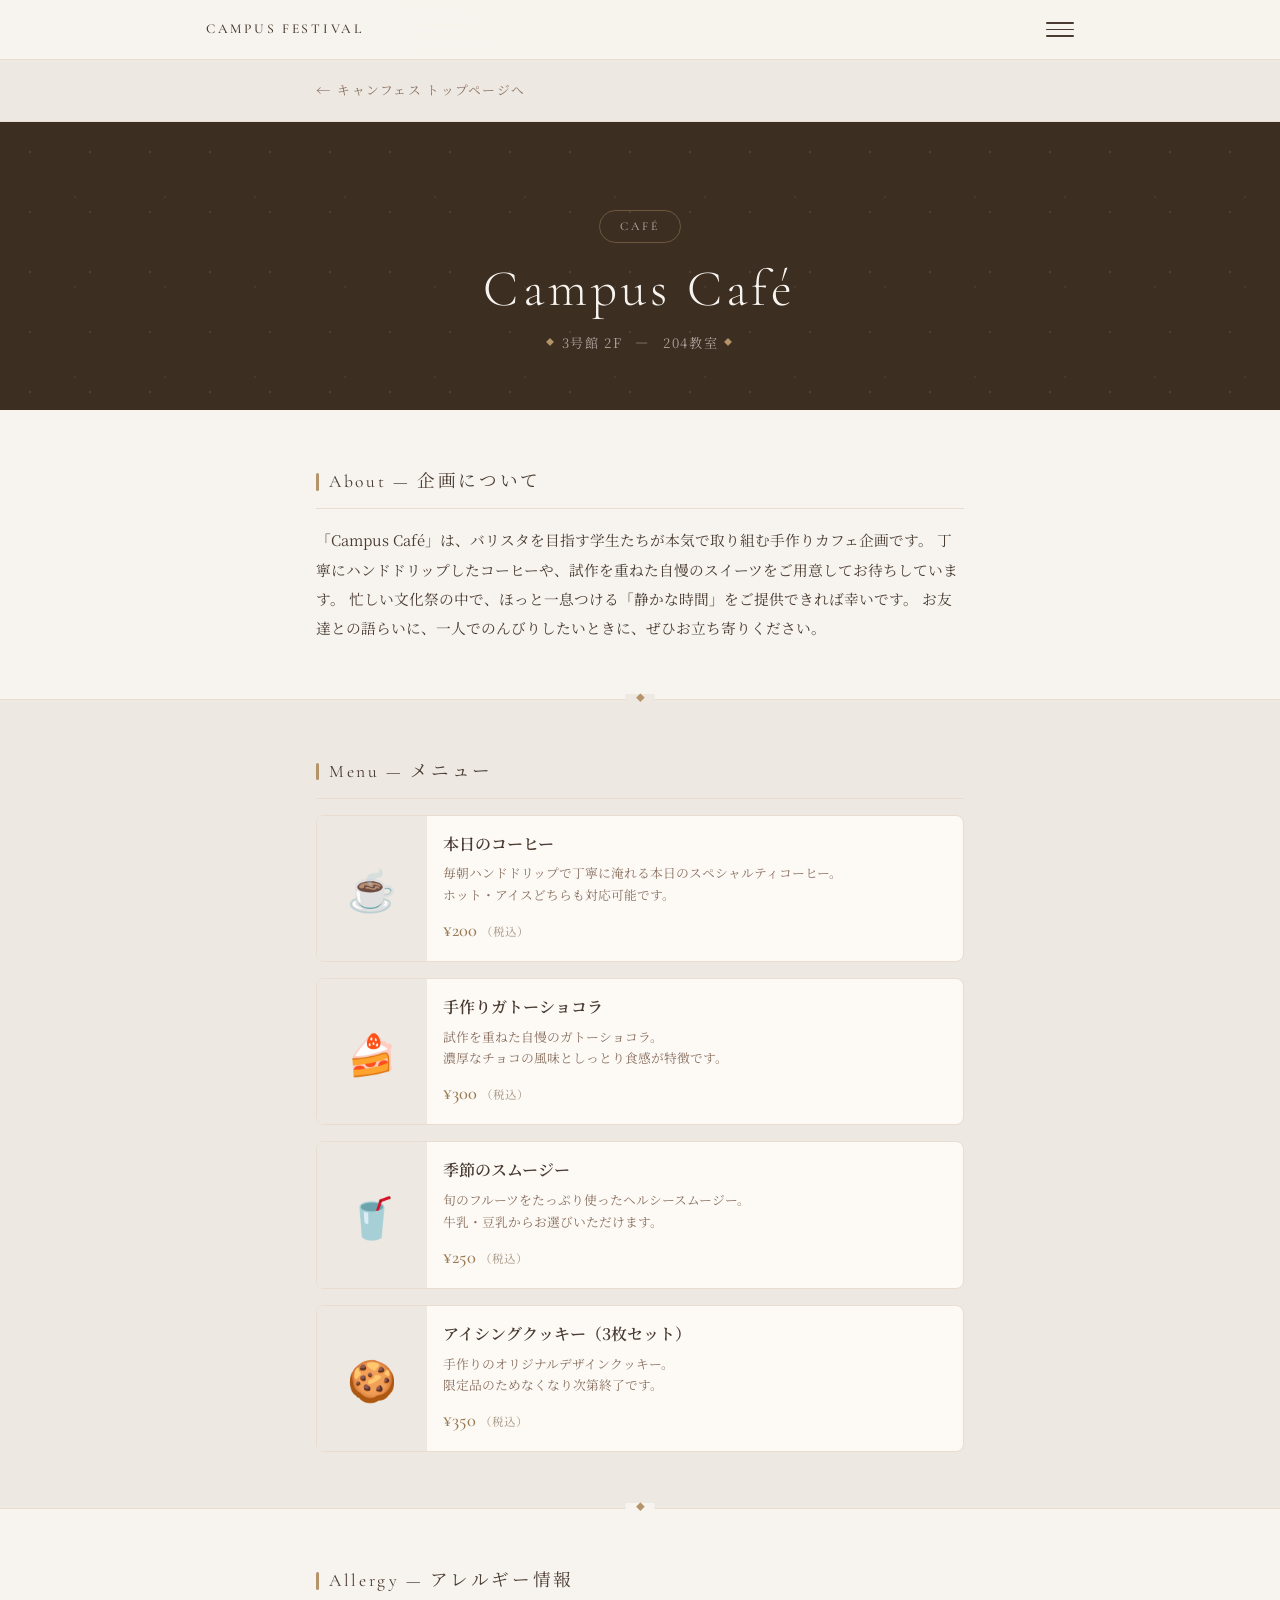
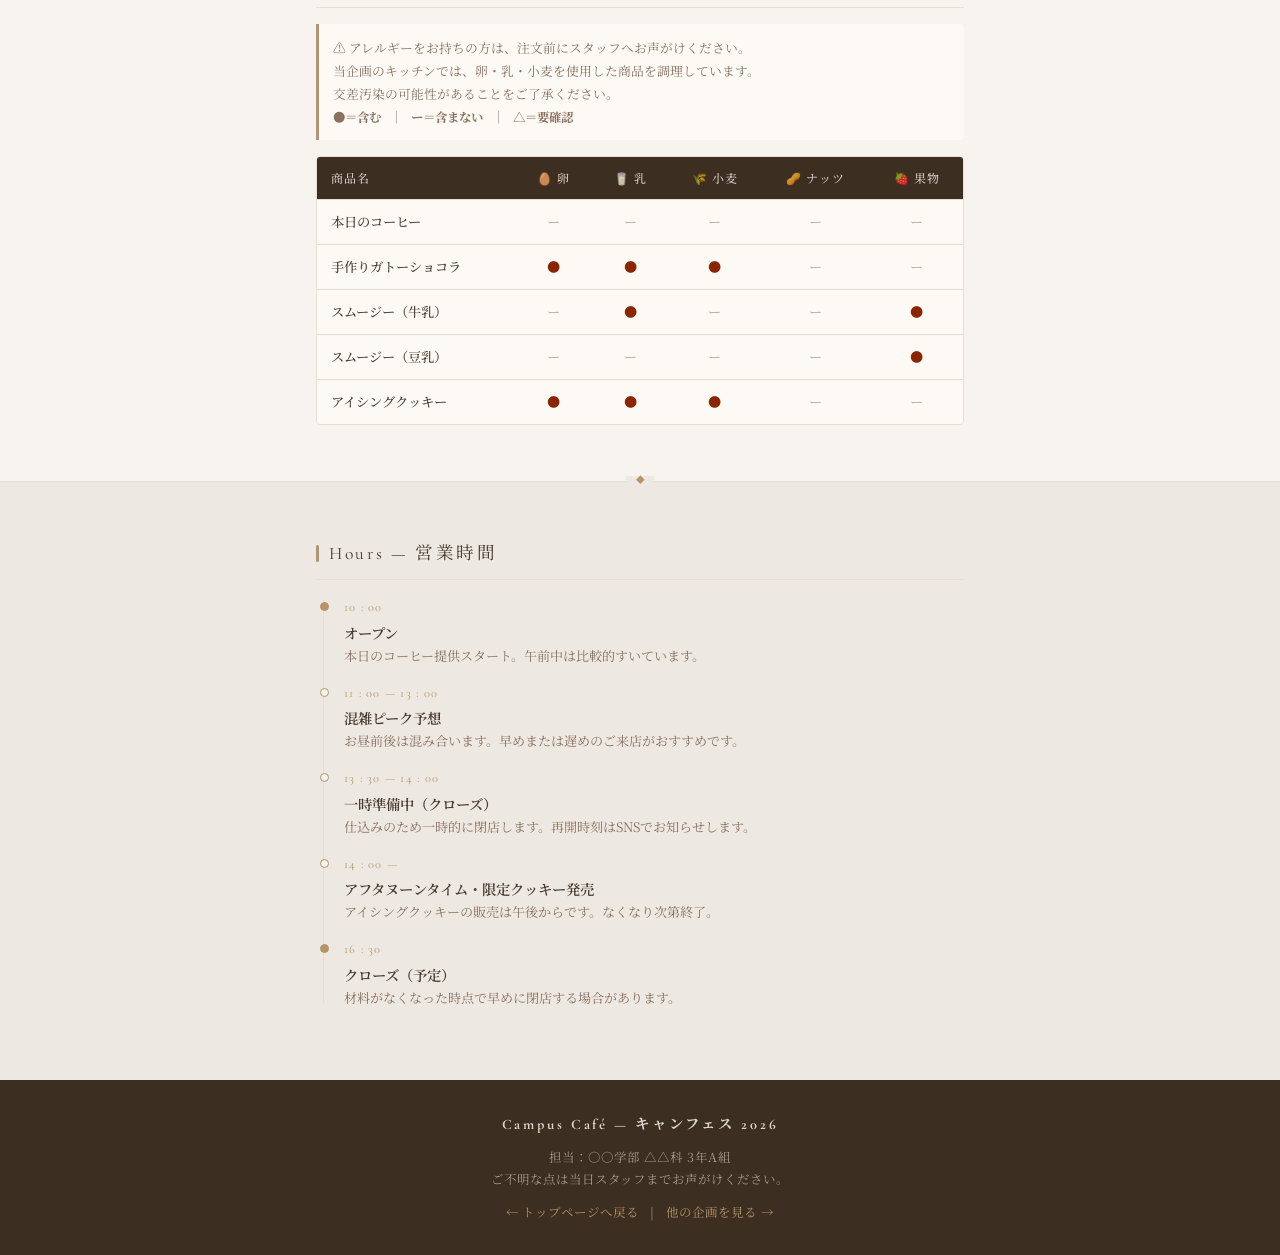
==== pages/art-exhibit/index.html @ dbe0b02e "Add files via upload" ====
<!DOCTYPE html>
<html lang="ja">
<head>
  <meta charset="UTF-8">
  <meta name="viewport" content="width=device-width, initial-scale=1.0">
  <!--
  ✏️ 【編集ガイド】meta description
     検索エンジンやSNSでシェアされたときに表示される説明文です。
     企画の内容・場所・見どころを110文字程度で書いてください。
  -->
  <meta name="description" content="Campus Café — キャンフェス2026の企画紹介ページ。手作りドリンク＆スイーツをご用意してお待ちしています。3号館 204教室にてオープン。">

  <!--
  ✏️ 【編集ガイド】ページタイトル
     「企画名 | 文化祭名」の形式で書くと分かりやすいです。
  -->
  <title>Campus Café | キャンフェス 2026</title>

  <!--
  ✏️ 【編集ガイド】スタイルシートの読み込み
     ① common.css → サイト全体の共通デザイン（触らなくてOK）
     ② style.css  → このページ専用のスタイル（配色などを変えたいときに編集）

     ★ このページを別のフォルダにコピーした場合は、
       ../../css/common.css のパスが正しいか確認してください。
       （pages/自分のフォルダ名/ に置いた場合は変更不要です）
  -->
  <link rel="stylesheet" href="../../css/common.css">
  <link rel="stylesheet" href="style.css">
</head>
<body>

  <!-- ========================================================
       ナビゲーションバー（サイト共通）
       ========================================================
  ✏️ 【編集ガイド】
     .site-nav__logo のリンク先とテキストは変えないでください。
     メインページへの戻りリンクとして機能しています。
  ======================================================== -->
  <nav class="site-nav" aria-label="サイトナビゲーション">
    <div class="site-nav__inner">
      <!-- サイト名（クリックでトップへ戻る） -->
      <div class="site-nav__logo">
        <a href="../../index.html">Campus Festival</a>
      </div>
      <!-- ハンバーガーアイコン（装飾のみ） -->
      <div class="site-nav__hamburger" aria-hidden="true">
        <span></span>
        <span></span>
        <span></span>
      </div>
    </div>
  </nav>

  <!-- ========================================================
       メインページへ戻るリンク（ナビバー直下）
       ========================================================
  ✏️ 【編集ガイド】
     href の「../../index.html」はメインページへのリンクです。
     このファイルが pages/フォルダ名/index.html にある限り変更不要。
  ======================================================== -->
  <div class="back-nav">
    <div class="container">
      <a href="../../index.html" class="back-nav__link">
        <span class="back-nav__arrow">←</span>
        <span>キャンフェス トップページへ</span>
      </a>
    </div>
  </div>

  <!-- ========================================================
       企画ヒーローヘッダー
       ========================================================
  ✏️ 【編集ガイド】ヘッダーの変更方法
     以下の3か所を書き換えてください：
     1. .page-hero__tag  → 企画の種類（例：Café / Exhibition / Game）
     2. .page-hero__title → 企画名（日本語・英語どちらでも可）
     3. .page-hero__place → 開催場所（建物・教室番号）

     背景色を変えたいとき → style.css の --page-hero-bg を変更
  ======================================================== -->
  <header class="page-hero" id="top">

    <!-- ✏️ 企画の種類タグ（英語表記が映えます） -->
    <p class="page-hero__tag">Café</p>

    <!-- ✏️ 企画名（自分の企画名に変えてください） -->
    <h1 class="page-hero__title">Campus Café</h1>

    <!-- ✏️ 開催場所 -->
    <p class="page-hero__place">3号館 2F &ensp;—&ensp; 204教室</p>

  </header>

  <!-- ========================================================
       メインコンテンツ
  ======================================================== -->
  <main>

    <!-- ========================================================
         ① 企画概要・紹介文
         ========================================================
    ✏️ 【編集ガイド】紹介文
       100〜200文字を目安に、企画の魅力を自由に書いてください。
       複数の段落に分けたい場合は <p>〜</p> を増やしてください。
    ======================================================== -->
    <section class="section about-section" id="about">
      <div class="container">

        <!-- ✏️ 見出しを変えてください（または削除してもOK） -->
        <h2 class="page-section-title">About — 企画について</h2>

        <!-- ✏️ ここに紹介文を書いてください（100〜200文字程度） -->
        <p class="about-text">
          「Campus Café」は、バリスタを目指す学生たちが本気で取り組む手作りカフェ企画です。
          丁寧にハンドドリップしたコーヒーや、試作を重ねた自慢のスイーツをご用意してお待ちしています。
          忙しい文化祭の中で、ほっと一息つける「静かな時間」をご提供できれば幸いです。
          お友達との語らいに、一人でのんびりしたいときに、ぜひお立ち寄りください。
        </p>
        <!-- ✏️ ここまでが紹介文です -->

      </div>
    </section>

    <!-- ========================================================
         ② メニュー・サービス内容
         ========================================================
    ✏️ 【編集ガイド】メニューの追加・変更方法
       .menu-item のブロックをコピーして商品を増やせます。
       各商品の変更箇所：
       1. .menu-item__img-wrap 内 → 商品画像（下の説明を参照）
       2. .menu-item__name → 商品名
       3. .menu-item__desc → 商品の説明（不要なら <p> ごと削除OK）
       4. .menu-item__price → 値段

       【画像の差し替え方】
       画像ファイルを準備したら、絵文字のプレースホルダーを削除して、
       以下のように <img> タグを記述してください：
       <img src="coffee.jpg" alt="本日のコーヒー">
    ======================================================== -->
    <section class="section menu-section" id="menu">
      <div class="container">

        <h2 class="page-section-title">Menu — メニュー</h2>

        <ul class="menu-list" role="list">

          <!-- ============ 商品1 ============
               ✏️ このブロックをコピーして商品を追加できます -->
          <li class="menu-item" id="menu-item-coffee">

            <!-- 商品画像エリア
                 ✏️ 画像ができたら、下の絵文字テキストを
                    <img src="coffee.jpg" alt="本日のコーヒー"> に差し替えてください -->
            <div class="menu-item__img-wrap" aria-hidden="true">☕</div>

            <div class="menu-item__body">
              <!-- ✏️ 商品名 -->
              <p class="menu-item__name">本日のコーヒー</p>
              <!-- ✏️ 商品説明（不要なら <p> ごと削除してください） -->
              <p class="menu-item__desc">
                毎朝ハンドドリップで丁寧に淹れる本日のスペシャルティコーヒー。<br>
                ホット・アイスどちらも対応可能です。
              </p>
              <!-- ✏️ 値段（税込み表記を忘れずに） -->
              <p class="menu-item__price">¥200 <small>（税込）</small></p>
            </div>

          </li>
          <!-- ============ / 商品1 ============ -->

          <!-- ============ 商品2 ============ -->
          <li class="menu-item" id="menu-item-cake">
            <div class="menu-item__img-wrap" aria-hidden="true">🍰</div>
            <div class="menu-item__body">
              <p class="menu-item__name">手作りガトーショコラ</p>
              <p class="menu-item__desc">
                試作を重ねた自慢のガトーショコラ。<br>
                濃厚なチョコの風味としっとり食感が特徴です。
              </p>
              <p class="menu-item__price">¥300 <small>（税込）</small></p>
            </div>
          </li>
          <!-- ============ / 商品2 ============ -->

          <!-- ============ 商品3 ============ -->
          <li class="menu-item" id="menu-item-smoothie">
            <div class="menu-item__img-wrap" aria-hidden="true">🥤</div>
            <div class="menu-item__body">
              <p class="menu-item__name">季節のスムージー</p>
              <p class="menu-item__desc">
                旬のフルーツをたっぷり使ったヘルシースムージー。<br>
                牛乳・豆乳からお選びいただけます。
              </p>
              <p class="menu-item__price">¥250 <small>（税込）</small></p>
            </div>
          </li>
          <!-- ============ / 商品3 ============ -->

          <!-- ============ 商品4 ============ -->
          <li class="menu-item" id="menu-item-cookie">
            <div class="menu-item__img-wrap" aria-hidden="true">🍪</div>
            <div class="menu-item__body">
              <p class="menu-item__name">アイシングクッキー（3枚セット）</p>
              <p class="menu-item__desc">
                手作りのオリジナルデザインクッキー。<br>
                限定品のためなくなり次第終了です。
              </p>
              <p class="menu-item__price">¥350 <small>（税込）</small></p>
            </div>
          </li>
          <!-- ============ / 商品4 ============ -->

        </ul><!-- /.menu-list -->
      </div>
    </section>

    <!-- ========================================================
         ③ アレルギー情報
         ========================================================
    ✏️ 【編集ガイド】アレルギー表の書き方
       各セルの記号：
         ● = 含む（アレルゲンあり）
         ー = 含まない
         △ = 要確認（製造ラインに注意が必要な場合）

       商品が増えたら <tr>〜</tr> のブロックをコピーして行を追加。
       アレルゲンの種類が変わったら <th> を増やして列を追加できます。

       ⚠️ アレルギー情報は必ず正確に記載してください！
          不明な場合は「要確認」または「△」と記載しましょう。
    ======================================================== -->
    <section class="section allergy-section" id="allergy">
      <div class="container">

        <h2 class="page-section-title">Allergy — アレルギー情報</h2>

        <!-- 注意書き（✏️ 内容を変えてください） -->
        <div class="allergy-note">
          ⚠️ アレルギーをお持ちの方は、注文前にスタッフへお声がけください。<br>
          当企画のキッチンでは、卵・乳・小麦を使用した商品を調理しています。<br>
          交差汚染の可能性があることをご了承ください。<br>
          <strong style="font-size:0.78rem;">●＝含む &ensp;｜&ensp; ー＝含まない &ensp;｜&ensp; △＝要確認</strong>
        </div>

        <!-- スマホでは横スクロールして見られます -->
        <div class="table-scroll">
          <table class="allergy-table" aria-label="アレルギー情報一覧">
            <thead>
              <tr>
                <!--
                ✏️ 列の見出しを変えてください。
                   アレルゲンの種類を追加・変更できます。
                -->
                <th scope="col">商品名</th>
                <th scope="col">🥚 卵</th>
                <th scope="col">🥛 乳</th>
                <th scope="col">🌾 小麦</th>
                <th scope="col">🥜 ナッツ</th>
                <th scope="col">🍓 果物</th>
              </tr>
            </thead>
            <tbody>
              <!--
              ✏️ 各行の ● / ー / △ を正確に書き換えてください。
                 CSSクラスも合わせて変えてください：
                   あり  → class="allergy--yes"
                   なし  → class="allergy--no"
                   要確認 → class="allergy--check"
              -->

              <!-- 商品1行 -->
              <tr>
                <td>本日のコーヒー</td>
                <td class="allergy--no">ー</td>
                <td class="allergy--no">ー</td>
                <td class="allergy--no">ー</td>
                <td class="allergy--no">ー</td>
                <td class="allergy--no">ー</td>
              </tr>

              <!-- 商品2行 -->
              <tr>
                <td>手作りガトーショコラ</td>
                <td class="allergy--yes">●</td>
                <td class="allergy--yes">●</td>
                <td class="allergy--yes">●</td>
                <td class="allergy--no">ー</td>
                <td class="allergy--no">ー</td>
              </tr>

              <!-- 商品3行（牛乳） -->
              <tr>
                <td>スムージー（牛乳）</td>
                <td class="allergy--no">ー</td>
                <td class="allergy--yes">●</td>
                <td class="allergy--no">ー</td>
                <td class="allergy--no">ー</td>
                <td class="allergy--yes">●</td>
              </tr>

              <!-- 商品3行（豆乳） -->
              <tr>
                <td>スムージー（豆乳）</td>
                <td class="allergy--no">ー</td>
                <td class="allergy--no">ー</td>
                <td class="allergy--no">ー</td>
                <td class="allergy--no">ー</td>
                <td class="allergy--yes">●</td>
              </tr>

              <!-- 商品4行 -->
              <tr>
                <td>アイシングクッキー</td>
                <td class="allergy--yes">●</td>
                <td class="allergy--yes">●</td>
                <td class="allergy--yes">●</td>
                <td class="allergy--no">ー</td>
                <td class="allergy--no">ー</td>
              </tr>

            </tbody>
          </table>
        </div><!-- /.table-scroll -->

      </div>
    </section>

    <!-- ========================================================
         ④ 営業タイムスケジュール
         ========================================================
    ✏️ 【編集ガイド】タイムスケジュール
       .timeline__item のブロックをコピーして項目を追加できます。
       .timeline__time → 時刻を変更
       <strong> → イベント名を変更
       <p> → 説明文を変更（不要なら削除OK）

       ハイライト（目立たせる）にしたい項目には
       class="timeline__item--highlight" を追加してください。
    ======================================================== -->
    <section class="section" id="hours" style="background-color: var(--color-bg-dark);">
      <div class="container">

        <h2 class="page-section-title">Hours — 営業時間</h2>

        <div class="timeline">

          <!-- ✏️ 以下の項目を営業スケジュールに書き換えてください -->

          <div class="timeline__item timeline__item--highlight">
            <!-- ✏️ 時刻 -->
            <p class="timeline__time">10 : 00</p>
            <div class="timeline__body">
              <!-- ✏️ イベント名 -->
              <strong>オープン</strong>
              <!-- ✏️ 説明文（不要なら削除） -->
              <p>本日のコーヒー提供スタート。午前中は比較的すいています。</p>
            </div>
          </div>

          <div class="timeline__item">
            <p class="timeline__time">11 : 00 — 13 : 00</p>
            <div class="timeline__body">
              <strong>混雑ピーク予想</strong>
              <p>お昼前後は混み合います。早めまたは遅めのご来店がおすすめです。</p>
            </div>
          </div>

          <div class="timeline__item">
            <p class="timeline__time">13 : 30 — 14 : 00</p>
            <div class="timeline__body">
              <strong>一時準備中（クローズ）</strong>
              <p>仕込みのため一時的に閉店します。再開時刻はSNSでお知らせします。</p>
            </div>
          </div>

          <div class="timeline__item">
            <p class="timeline__time">14 : 00 —</p>
            <div class="timeline__body">
              <strong>アフタヌーンタイム・限定クッキー発売</strong>
              <p>アイシングクッキーの販売は午後からです。なくなり次第終了。</p>
            </div>
          </div>

          <div class="timeline__item timeline__item--highlight">
            <p class="timeline__time">16 : 30</p>
            <div class="timeline__body">
              <strong>クローズ（予定）</strong>
              <p>材料がなくなった時点で早めに閉店する場合があります。</p>
            </div>
          </div>

        </div><!-- /.timeline -->
      </div>
    </section>

  </main>

  <!-- ========================================================
       フッター
       ========================================================
  ✏️ 【編集ガイド】フッター
     企画名・担当クラス・担当者名などに変えてください。
  ======================================================== -->
  <footer class="page-footer">

    <!-- ✏️ 企画名 -->
    <strong>Campus Café — キャンフェス 2026</strong>

    <!-- ✏️ 担当チーム情報（不要なら削除してください） -->
    <p style="margin-bottom: 10px;">
      担当：○○学部 △△科 3年A組<br>
      ご不明な点は当日スタッフまでお声がけください。
    </p>

    <p>
      <a href="../../index.html">← トップページへ戻る</a>
      &ensp;|&ensp;
      <a href="../../index.html#projects">他の企画を見る →</a>
    </p>

  </footer>

</body>
</html>
---- css/common.css ----
/*
============================================================
  common.css — キャンフェスサイト 共通スタイル
============================================================
  このファイルはサイト全体の「土台」です。
  フォント・色・ナビゲーション・ボタンなど、
  全ページで共通して使うスタイルをまとめています。

  ✏️ 色を変えたいときは :root { } の中の変数を変更してください。
  　 一箇所変えるだけで、サイト全体の色が変わります！
============================================================
*/

/* ============================================================
   1. Google Fonts の読み込み
   ============================================================
   Cormorant Garamond : 欧文用のクラシックなセリフ体（見出し用）
   Noto Serif JP      : 日本語テキスト用の上品な明朝体
   ============================================================ */
@import url('https://fonts.googleapis.com/css2?family=Cormorant+Garamond:ital,wght@0,300;0,400;0,500;0,600;0,700;1,300;1,400&family=Noto+Serif+JP:wght@300;400;500;600;700&display=swap');

/* ============================================================
   2. CSS 変数（カラーパレット・フォント・サイズ設定）
   ============================================================
   ✏️ ここの値を変えると → サイト全体のデザインが一括で変わります！
   ============================================================ */
:root {
  /* ─── 背景色 ─────────────────────────────────
     羊皮紙のような落ち着いたベージュです。
     より白くしたい場合は #FAF8F4 など。
  ─────────────────────────────────────────── */
  --color-bg:         #F7F4EF;
  --color-bg-card:    #FDFAF6;   /* カード・パネルの背景（少し明るめ） */
  --color-bg-dark:    #EDE9E2;   /* セクション区切りなどに使う少し暗いベージュ */

  /* ─── テキスト色 ─────────────────────────────
     深いチョコレートブラウン系です。
  ─────────────────────────────────────────── */
  --color-text:       #4A3B32;   /* メインテキスト（一番よく使う色） */
  --color-text-sub:   #8A7060;   /* 補足テキスト・キャプション用 */
  --color-text-muted: #B0A090;   /* さらに薄い補足テキスト */

  /* ─── アクセントカラー ───────────────────────
     上品なブロンズ〜ゴールドです。
     ボタンや罫線などに使います。
  ─────────────────────────────────────────── */
  --color-accent:     #B59469;   /* メインアクセント（ブロンズゴールド） */
  --color-accent-dark:#9A7A52;   /* ボタンホバー時など、少し暗いアクセント */
  --color-accent-pale:#E8DDD0;   /* 罫線・薄いボーダー用 */

  /* ─── フォント ─────────────────────────────── */
  --font-display: 'Cormorant Garamond', 'Noto Serif JP', serif;  /* 大見出し用 */
  --font-body:    'Noto Serif JP', 'Yu Mincho', '游明朝', Georgia, serif; /* 本文用 */

  /* ─── ナビゲーションバーの高さ ─────────────── */
  --nav-height: 60px;

  /* ─── 角丸の大きさ ──────────────────────────
     0px にすると四角、大きくすると丸くなります。
  ─────────────────────────────────────────── */
  --radius-sm:  4px;
  --radius-md:  8px;
  --radius-lg:  16px;

  /* ─── 影 ────────────────────────────────────── */
  --shadow-sm: 0 1px 4px rgba(74,59,50,0.08);
  --shadow-md: 0 4px 16px rgba(74,59,50,0.10);
  --shadow-lg: 0 8px 32px rgba(74,59,50,0.14);

  /* ─── 余白（スペーシング）───────────────────── */
  --space-xs:  8px;
  --space-sm:  16px;
  --space-md:  32px;
  --space-lg:  56px;
  --space-xl:  88px;
}

/* ============================================================
   3. リセット & 全体の基本スタイル
   ============================================================
   ブラウザごとのズレをなくす「初期化」コードです。
   基本的にここは触らなくて大丈夫です。
   ============================================================ */
*,
*::before,
*::after {
  box-sizing: border-box;
  margin: 0;
  padding: 0;
}

html {
  font-size: 16px;
  scroll-behavior: smooth;
  -webkit-text-size-adjust: 100%; /* iOSでフォントサイズが変わるのを防ぐ */
}

body {
  font-family: var(--font-body);
  background-color: var(--color-bg);
  /* ─── 背景テクスチャ ─────────────────────────────────────────
     羊皮紙のような微細な奥行き感を演出するグラデーションです。
     強さを変えたい場合は rgba(181,148,105, XX) の XX（0〜1）を調整。
  ───────────────────────────────────────────────────────── */
  background-image:
    radial-gradient(ellipse at 15% 40%, rgba(181,148,105,0.05) 0%, transparent 55%),
    radial-gradient(ellipse at 85% 15%, rgba(181,148,105,0.04) 0%, transparent 50%),
    radial-gradient(ellipse at 55% 85%, rgba(181,148,105,0.05) 0%, transparent 55%);
  color: var(--color-text);
  line-height: 1.8;
  /* ナビバーの高さ分だけ上に余白を作る（コンテンツがナビに隠れないため） */
  padding-top: var(--nav-height);
  word-break: break-word;
  -webkit-font-smoothing: antialiased;
}

img {
  max-width: 100%;
  height: auto;
  display: block;
}

a {
  color: var(--color-accent);
  text-decoration: none;
  transition: opacity 0.2s ease;
}
a:hover {
  opacity: 0.75;
}

ul, ol {
  list-style: none;
}

/* ============================================================
   4. ナビゲーションバー
   ============================================================
   画面上部に固定されるメニューバーです。
   左にサイト名、右にハンバーガーアイコンを配置します。

   ✏️ サイト名を変えたいとき → HTML の .nav__logo のテキストを変更
   ✏️ 背景色を変えたいとき  → --nav-bg の色を変更
   ============================================================ */
.site-nav {
  position: fixed;
  top: 0;
  left: 0;
  right: 0;
  z-index: 1000;
  height: var(--nav-height);
  background-color: rgba(247, 244, 239, 0.95);
  backdrop-filter: blur(10px);
  -webkit-backdrop-filter: blur(10px);
  border-bottom: 1px solid var(--color-accent-pale);
}

/* ナビ内側のレイアウト（左右に要素を配置） */
.site-nav__inner {
  display: flex;
  align-items: center;
  justify-content: space-between;
  height: 100%;
  padding: 0 var(--space-sm);
  max-width: 900px;
  margin: 0 auto;
}

/* サイト名（左側） */
.site-nav__logo {
  font-family: var(--font-display);
  font-size: 0.85rem;
  font-weight: 500;
  letter-spacing: 0.2em;
  text-transform: uppercase;
  color: var(--color-text);
}
.site-nav__logo a {
  color: inherit;
}

/* ハンバーガーアイコン（<label> タグ）
   チェックボックスと連動してメニューを開閉します */
.site-nav__hamburger {
  display: flex;
  flex-direction: column;
  justify-content: center;
  gap: 5px;
  width: 28px;
  height: 28px;
  cursor: pointer;
  flex-shrink: 0;
  z-index: 1001;
  position: relative;
}
.site-nav__hamburger span {
  display: block;
  height: 1.5px;
  background-color: var(--color-text);
  border-radius: 2px;
  transform-origin: center;
  transition: transform 0.3s ease, opacity 0.3s ease;
}

/* ============================================================
   5. 共通レイアウトユーティリティ
   ============================================================
   各ページで使い回せる便利なクラスです。
   ============================================================ */

/* .container : コンテンツの最大幅を制限して中央に寄せる */
.container {
  width: 100%;
  max-width: 680px;
  margin-left: auto;
  margin-right: auto;
  padding-left: var(--space-sm);
  padding-right: var(--space-sm);
}

/* .section : 上下に余白があるセクション枠 */
.section {
  padding-top: var(--space-lg);
  padding-bottom: var(--space-lg);
}

/* セクションを交互に色が変わるようにする（偶数番目） */
.section--alt {
  background-color: var(--color-bg-dark);
}

/* ============================================================
   6. セクション見出し（共通）
   ============================================================ */
.section-heading {
  text-align: center;
  margin-bottom: var(--space-md);
}

/* 英語の大見出し（例：SCHEDULE） */
.section-heading__en {
  font-family: var(--font-display);
  font-size: 2rem;
  font-weight: 300;
  letter-spacing: 0.15em;
  color: var(--color-text);
  line-height: 1.1;
}

/* 日本語の小見出し（例：タイムスケジュール） */
.section-heading__ja {
  display: block;
  font-size: 0.75rem;
  font-weight: 400;
  letter-spacing: 0.2em;
  color: var(--color-text-sub);
  margin-top: 6px;
}

/* 見出し下の細い装飾ライン */
.section-heading__line {
  display: block;
  width: 40px;
  height: 1px;
  background-color: var(--color-accent);
  margin: 12px auto 0;
}

/* ============================================================
   7. ボタン（2種類）
   ============================================================
   参考画像と同じ「塗りつぶし」と「枠線のみ」の2種類です。

   ✏️ ボタンの文字を変えたいとき → HTML の <a> タグの中身を変更
   ✏️ ボタンの色を変えたいとき  → --color-accent の値を変更（:rootの中）
   ============================================================ */
.btn {
  display: inline-flex;
  align-items: center;
  justify-content: center;
  gap: 8px;
  min-width: 160px;
  padding: 14px 28px;
  font-family: var(--font-body);
  font-size: 0.85rem;
  font-weight: 400;
  letter-spacing: 0.12em;
  text-decoration: none;
  border-radius: var(--radius-sm);
  transition: background-color 0.25s ease, color 0.25s ease, opacity 0.25s ease;
  cursor: pointer;
  white-space: nowrap;
}

/* 塗りつぶしボタン（メインアクション用） */
.btn--solid {
  background-color: var(--color-accent);
  color: #fff;
  border: 1px solid var(--color-accent);
}
.btn--solid:hover {
  background-color: var(--color-accent-dark);
  border-color: var(--color-accent-dark);
  opacity: 1;
}

/* アウトライン（枠線のみ）ボタン（サブアクション用） */
.btn--outline {
  background-color: transparent;
  color: var(--color-text);
  border: 1px solid var(--color-text);
}
.btn--outline:hover {
  background-color: rgba(74,59,50,0.06);
  opacity: 1;
}

/* ボタンを横並びにまとめるラッパー */
.btn-group {
  display: flex;
  gap: var(--space-sm);
  flex-wrap: wrap;
  justify-content: center;
}

/* ============================================================
   8. タイムライン（共通・縦型）
   ============================================================ */
.timeline {
  position: relative;
  padding-left: 28px;
}

/* 縦の罫線 */
.timeline::before {
  content: '';
  position: absolute;
  left: 7px;
  top: 4px;
  bottom: 4px;
  width: 1px;
  background-color: var(--color-accent-pale);
}

.timeline__item {
  position: relative;
  margin-bottom: var(--space-sm);
}

/* 丸い点（タイムラインのマーカー） */
.timeline__item::before {
  content: '';
  position: absolute;
  left: -24px;
  top: 6px;
  width: 9px;
  height: 9px;
  border-radius: 50%;
  background-color: var(--color-bg);
  border: 1.5px solid var(--color-accent);
}

/* ハイライトされた項目（開会式・閉会式など） */
.timeline__item--highlight::before {
  background-color: var(--color-accent);
}

.timeline__time {
  font-family: var(--font-display);
  font-size: 0.78rem;
  letter-spacing: 0.1em;
  color: var(--color-accent);
  margin-bottom: 2px;
}

.timeline__body {
  font-size: 0.9rem;
  color: var(--color-text);
  line-height: 1.6;
}

.timeline__body strong {
  display: block;
  font-weight: 600;
  margin-bottom: 1px;
}

.timeline__body p {
  font-size: 0.82rem;
  color: var(--color-text-sub);
}

/* ============================================================
   9. カード
   ============================================================ */
.card {
  background-color: var(--color-bg-card);
  border: 1px solid var(--color-accent-pale);
  border-radius: var(--radius-md);
  overflow: hidden;
  transition: box-shadow 0.25s ease, transform 0.25s ease;
}
.card:hover {
  box-shadow: var(--shadow-md);
  transform: translateY(-2px);
}

/* ============================================================
   10. 共通フッター
   ============================================================ */
.site-footer {
  background-color: var(--color-text);
  color: rgba(253,250,246,0.6);
  text-align: center;
  padding: var(--space-md) var(--space-sm);
  font-size: 0.78rem;
  letter-spacing: 0.08em;
}
.site-footer strong {
  color: rgba(253,250,246,0.9);
  font-family: var(--font-display);
  font-size: 0.9rem;
  letter-spacing: 0.2em;
}
.site-footer a {
  color: var(--color-accent);
}
.site-footer__inner {
  display: flex;
  flex-direction: column;
  gap: 10px;
  align-items: center;
}

/* ============================================================
   11. 区切り装飾（セクション間のオーナメント）
   ============================================================ */
.ornament {
  text-align: center;
  color: var(--color-accent);
  font-family: var(--font-display);
  font-size: 1.2rem;
  letter-spacing: 0.4em;
  margin: var(--space-xs) 0;
  opacity: 0.6;
}

/* ============================================================
   12. レスポンシブ補助
   ============================================================ */
@media (max-width: 480px) {
  :root {
    --space-lg: 44px;
    --space-xl: 64px;
    --nav-height: 52px;
  }

  .section-heading__en {
    font-size: 1.6rem;
  }

  .btn {
    width: 100%;
    min-width: unset;
  }

  .btn-group {
    flex-direction: column;
    align-items: stretch;
  }
}

/* ============================================================
   13. セクション境界の飾り線
   ============================================================
   セクションとセクションの間に、細いゴールドの罫線と
   中央にダイヤモンド型の装飾（◆）を配置します。
   ============================================================ */

/* セクション間の区切り線 */
.section + .section {
  position: relative;
  border-top: 1px solid var(--color-accent-pale);
}

/* 中央のダイヤモンド飾り */
.section + .section::before {
  content: '◆';
  position: absolute;
  top: -0.65em;
  left: 50%;
  transform: translateX(-50%);
  font-size: 0.55rem;
  color: var(--color-accent);
  background-color: inherit;  /* 親セクションの背景色を引き継ぐ */
  padding: 0 10px;
  line-height: 1;
}

/* 各セクションに背景色を明示（::before の background-color 継承のため） */
.schedule-section   { background-color: var(--color-bg-dark); }
.projects-section   { background-color: var(--color-bg); }
.map-section        { background-color: var(--color-bg-dark); }
.caution-section    { background-color: var(--color-bg); }

/* ============================================================
   14. CSS-only ハンバーガーメニュー
   ============================================================
   JavaScript を使わず、<input type="checkbox"> と CSS の
   :checked セレクタでメニューの開閉を制御します。

   HTML 構造（兄弟要素の順序が重要です）：
   1. <input type="checkbox" id="nav-toggle" class="nav-toggle">
   2. <nav class="site-nav"> ... ハンバーガー label ... </nav>
   3. <div class="nav-menu"> ... メニュー内容 ... </div>
   4. <label class="nav-menu__backdrop" for="nav-toggle"></label>
   ============================================================ */

/* チェックボックス本体は非表示 */
.nav-toggle {
  display: none;
}

/* ─── メニューパネル本体 ──────────────────────────────────────
   デフォルトは右外側（画面外）に隠れています。
   チェック時に translateX(0) でスライドインします。
──────────────────────────────────────────────────────────── */
.nav-menu {
  position: fixed;
  top: 0;
  right: 0;
  bottom: 0;
  width: min(300px, 82vw);
  background-color: var(--color-bg);
  /* 羊皮紙テクスチャを継承 */
  background-image:
    radial-gradient(ellipse at 80% 20%, rgba(181,148,105,0.05) 0%, transparent 60%);
  border-left: 1px solid var(--color-accent-pale);
  z-index: 2000;
  transform: translateX(100%);
  transition: transform 0.38s cubic-bezier(0.4, 0, 0.2, 1);
  overflow-y: auto;
  padding: var(--space-xl) var(--space-md) var(--space-lg);
  display: flex;
  flex-direction: column;
  gap: var(--space-md);
}

/* チェック時：メニューをスライドイン */
.nav-toggle:checked ~ .nav-menu {
  transform: translateX(0);
}

/* ✕ 閉じるボタン */
.nav-menu__close {
  position: absolute;
  top: 20px;
  right: 20px;
  width: 28px;
  height: 28px;
  display: flex;
  align-items: center;
  justify-content: center;
  cursor: pointer;
  font-family: var(--font-display);
  font-size: 1.2rem;
  font-weight: 300;
  color: var(--color-text-sub);
  transition: color 0.2s;
  line-height: 1;
}
.nav-menu__close:hover {
  color: var(--color-text);
}

/* メニューのサイトロゴ（小さめ） */
.nav-menu__logo {
  font-family: var(--font-display);
  font-size: 0.75rem;
  letter-spacing: 0.22em;
  text-transform: uppercase;
  color: var(--color-text-muted);
  padding-bottom: var(--space-sm);
  border-bottom: 1px solid var(--color-accent-pale);
}

/* メニューリスト */
.nav-menu__list {
  display: flex;
  flex-direction: column;
  gap: 2px;
}

/* 各メニューリンク */
.nav-menu__link {
  display: block;
  font-family: var(--font-display);
  font-size: 1.35rem;
  font-weight: 300;
  letter-spacing: 0.1em;
  color: var(--color-text);
  padding: 14px 0;
  border-bottom: 1px solid var(--color-accent-pale);
  text-decoration: none;
  transition: color 0.2s ease, padding-left 0.2s ease;
  position: relative;
}
.nav-menu__link:hover {
  color: var(--color-accent);
  padding-left: 8px;
  opacity: 1;
}

/* リンクの左側の細いゴールドライン（ホバー時） */
.nav-menu__link::before {
  content: '';
  position: absolute;
  left: -4px;
  top: 50%;
  transform: translateY(-50%) scaleY(0);
  width: 2px;
  height: 60%;
  background-color: var(--color-accent);
  border-radius: 2px;
  transition: transform 0.2s ease;
}
.nav-menu__link:hover::before {
  transform: translateY(-50%) scaleY(1);
}

/* リンクの日本語サブテキスト */
.nav-menu__link span {
  display: block;
  font-size: 0.62rem;
  letter-spacing: 0.15em;
  color: var(--color-text-muted);
  font-family: var(--font-body);
  font-weight: 400;
  margin-top: 2px;
}

/* ─── 背景暗転オーバーレイ ────────────────────────────────────
   クリックするとメニューが閉じます（label for="nav-toggle"）
──────────────────────────────────────────────────────────── */
.nav-menu__backdrop {
  display: none;
  position: fixed;
  inset: 0;
  background-color: rgba(62, 44, 34, 0.4);
  backdrop-filter: blur(2px);
  -webkit-backdrop-filter: blur(2px);
  z-index: 1999;
  cursor: pointer;
}

.nav-toggle:checked ~ .nav-menu__backdrop {
  display: block;
  animation: fade-in 0.3s ease forwards;
}

@keyframes fade-in {
  from { opacity: 0; }
  to   { opacity: 1; }
}

/* ─── ハンバーガー → ✕ へのアニメーション ───────────────────
   チェック時に3本線が X 形に変形します。
──────────────────────────────────────────────────────────── */
.nav-toggle:checked ~ .site-nav .site-nav__hamburger span:nth-child(1) {
  transform: translateY(6.5px) rotate(45deg);
}
.nav-toggle:checked ~ .site-nav .site-nav__hamburger span:nth-child(2) {
  opacity: 0;
  transform: scaleX(0);
}
.nav-toggle:checked ~ .site-nav .site-nav__hamburger span:nth-child(3) {
  transform: translateY(-6.5px) rotate(-45deg);
}
---- pages/art-exhibit/style.css ----
/*
============================================================
  style.css — 企画紹介ページ 独自スタイル
============================================================
  このファイルは企画ページ専用のスタイルです。
  共通の common.css を読み込んだ上で、
  このページだけのデザインを追加・上書きしています。

  ✏️ 【カスタマイズガイド】
     このページのデザインを変えるには :root { } の
     CSS変数を変えるのが一番簡単です。
     色・フォントを変えると、ページの雰囲気がガラッと変わります！
============================================================
*/

/* ============================================================
   1. このページ専用のカラー変数（上書き・追加）
   ============================================================
   ✏️ ここを変えると → このページの配色が一括で変わります！
      common.css の変数も引き継いでいます。
   ============================================================ */
:root {
  /* このページのアクセントカラー
     → common.css の --color-accent と同じブロンズゴールドですが、
        変えればこのページだけ違う色にできます */
  --page-accent:       #B59469;
  --page-accent-dark:  #9A7A52;
  --page-accent-pale:  #E8DDD0;

  /* 企画ヘッダーの背景色
     ✏️ ここを変えると企画ページのヘッダー背景色が変わります */
  --page-hero-bg:      #3D2E22;  /* 深いチョコレートブラウン */
  --page-hero-text:    #F7F4EF;  /* 羊皮紙ベージュ（ヘッダーのテキスト色） */
}

/* ============================================================
   2. 企画ページ ヒーローヘッダー
   ============================================================ */
.page-hero {
  background-color: var(--page-hero-bg);
  /* 微細なドット装飾（背景テクスチャ） */
  background-image:
    radial-gradient(circle, rgba(181,148,105,0.18) 1px, transparent 1px),
    radial-gradient(circle, rgba(181,148,105,0.10) 1px, transparent 1px);
  background-size: 60px 60px, 90px 90px;
  background-position: 0 0, 30px 30px;
  padding: var(--space-xl) var(--space-sm) var(--space-lg);
  text-align: center;
}

/* ヘッダー内の「企画種別」タグ（例：Café / Exhibition） */
.page-hero__tag {
  display: inline-block;
  border: 1px solid rgba(181,148,105,0.4);
  border-radius: 999px;
  padding: 5px 20px;
  font-family: var(--font-display);
  font-size: 0.75rem;
  letter-spacing: 0.25em;
  color: rgba(247,244,239,0.7);
  margin-bottom: var(--space-sm);
  text-transform: uppercase;
}

/* 企画名（大見出し） */
.page-hero__title {
  font-family: var(--font-display);
  font-size: clamp(1.8rem, 7vw, 3.2rem);
  font-weight: 300;
  letter-spacing: 0.08em;
  color: var(--page-hero-text);
  line-height: 1.2;
  margin-bottom: 10px;
}

/* 開催場所 */
.page-hero__place {
  font-size: 0.82rem;
  color: rgba(247,244,239,0.6);
  letter-spacing: 0.12em;
  display: flex;
  align-items: center;
  justify-content: center;
  gap: 6px;
}
.page-hero__place::before {
  content: '◆';
  font-size: 0.5rem;
  color: var(--page-accent);
}
.page-hero__place::after {
  content: '◆';
  font-size: 0.5rem;
  color: var(--page-accent);
}

/* ============================================================
   3. セクション見出し（企画ページ用）
   ============================================================ */
.page-section-title {
  font-family: var(--font-display);
  font-size: 1.1rem;
  font-weight: 400;
  letter-spacing: 0.15em;
  color: var(--color-text);
  border-bottom: 1px solid var(--page-accent-pale);
  padding-bottom: 10px;
  margin-bottom: var(--space-sm);
  display: flex;
  align-items: center;
  gap: 10px;
}
/* 見出し左の縦線アクセント */
.page-section-title::before {
  content: '';
  display: inline-block;
  width: 3px;
  height: 1em;
  background-color: var(--page-accent);
  border-radius: 2px;
  flex-shrink: 0;
}

/* ============================================================
   4. 企画概要・紹介文
   ============================================================ */
.about-section {
  background-color: var(--color-bg);
}

.about-text {
  font-size: 0.92rem;
  line-height: 2;
  color: var(--color-text);
}

/* ============================================================
   5. メニュー・サービス内容
   ============================================================ */
.menu-section {
  background-color: var(--color-bg-dark);
}

.menu-list {
  display: flex;
  flex-direction: column;
  gap: var(--space-sm);
}

.menu-item {
  display: flex;
  gap: var(--space-sm);
  background-color: var(--color-bg-card);
  border: 1px solid var(--page-accent-pale);
  border-radius: var(--radius-md);
  overflow: hidden;
  transition: box-shadow 0.2s ease;
}
.menu-item:hover {
  box-shadow: var(--shadow-sm);
}

/* 商品画像エリア */
.menu-item__img-wrap {
  width: 110px;
  flex-shrink: 0;
  background-color: var(--color-bg-dark);
  display: flex;
  align-items: center;
  justify-content: center;
  font-size: 2.5rem;
  /* 画像がないときのプレースホルダー色 */
  color: var(--page-accent-pale);
}
.menu-item__img-wrap img {
  width: 100%;
  height: 100%;
  object-fit: cover;
}

/* スマホでは画像を上部に広げる */
@media (max-width: 400px) {
  .menu-item {
    flex-direction: column;
  }
  .menu-item__img-wrap {
    width: 100%;
    height: 140px;
  }
}

.menu-item__body {
  padding: 14px 14px 14px 0;
  flex: 1;
  display: flex;
  flex-direction: column;
  justify-content: center;
  gap: 4px;
}

/* 商品名 */
.menu-item__name {
  font-size: 1rem;
  font-weight: 600;
  color: var(--color-text);
}

/* 商品の説明 */
.menu-item__desc {
  font-size: 0.8rem;
  color: var(--color-text-sub);
  line-height: 1.7;
}

/* 値段 */
.menu-item__price {
  font-family: var(--font-display);
  font-size: 1.15rem;
  font-weight: 500;
  color: var(--page-accent-dark);
  margin-top: 4px;
}
.menu-item__price small {
  font-size: 0.72rem;
  font-family: var(--font-body);
  color: var(--color-text-muted);
}

/* ============================================================
   6. アレルギー情報テーブル
   ============================================================ */
.allergy-section {
  background-color: var(--color-bg);
}

.allergy-note {
  font-size: 0.8rem;
  color: var(--color-text-sub);
  line-height: 1.8;
  padding: 12px 14px;
  border-left: 3px solid var(--page-accent);
  background-color: var(--color-bg-card);
  border-radius: 0 var(--radius-sm) var(--radius-sm) 0;
  margin-bottom: var(--space-sm);
}

/* スマホで横スクロールできるようにするラッパー */
.table-scroll {
  overflow-x: auto;
  -webkit-overflow-scrolling: touch;
  border-radius: var(--radius-sm);
  border: 1px solid var(--page-accent-pale);
}

.allergy-table {
  width: 100%;
  min-width: 360px; /* この幅未満でスクロール発動 */
  border-collapse: collapse;
  font-size: 0.83rem;
  background-color: var(--color-bg-card);
}

.allergy-table th,
.allergy-table td {
  padding: 10px 14px;
  text-align: center;
  border-bottom: 1px solid var(--page-accent-pale);
}

.allergy-table thead {
  background-color: var(--page-hero-bg);
}
.allergy-table thead th {
  color: rgba(247,244,239,0.8);
  font-weight: 500;
  font-size: 0.75rem;
  letter-spacing: 0.08em;
  white-space: nowrap;
}
.allergy-table thead th:first-child {
  text-align: left;
}

.allergy-table tbody tr:last-child td {
  border-bottom: none;
}
.allergy-table tbody tr:hover {
  background-color: var(--color-bg-dark);
}

.allergy-table td:first-child {
  text-align: left;
  font-weight: 500;
  color: var(--color-text);
  white-space: nowrap;
}

/* アレルゲン「あり」 */
.allergy--yes {
  color: #8B2500;
  font-weight: 700;
}
/* アレルゲン「なし」 */
.allergy--no {
  color: var(--color-text-muted);
}
/* 「要確認」 */
.allergy--check {
  color: #7A5C00;
}

/* ============================================================
   7. メインページへ戻るリンク
   ============================================================ */
.back-nav {
  padding: var(--space-sm) 0;
  background-color: var(--color-bg-dark);
  border-bottom: 1px solid var(--page-accent-pale);
}
.back-nav__link {
  display: inline-flex;
  align-items: center;
  gap: 6px;
  font-size: 0.8rem;
  letter-spacing: 0.1em;
  color: var(--color-text-sub);
}
.back-nav__link:hover {
  color: var(--color-text);
}
.back-nav__arrow {
  font-size: 0.9rem;
}

/* ============================================================
   8. 企画ページ フッター
   ============================================================ */
.page-footer {
  background-color: var(--page-hero-bg);
  color: rgba(247,244,239,0.55);
  text-align: center;
  padding: var(--space-md) var(--space-sm);
  font-size: 0.78rem;
  letter-spacing: 0.08em;
}
.page-footer strong {
  display: block;
  font-family: var(--font-display);
  font-size: 0.9rem;
  color: rgba(247,244,239,0.85);
  letter-spacing: 0.2em;
  margin-bottom: 8px;
}
.page-footer a {
  color: var(--page-accent);
}
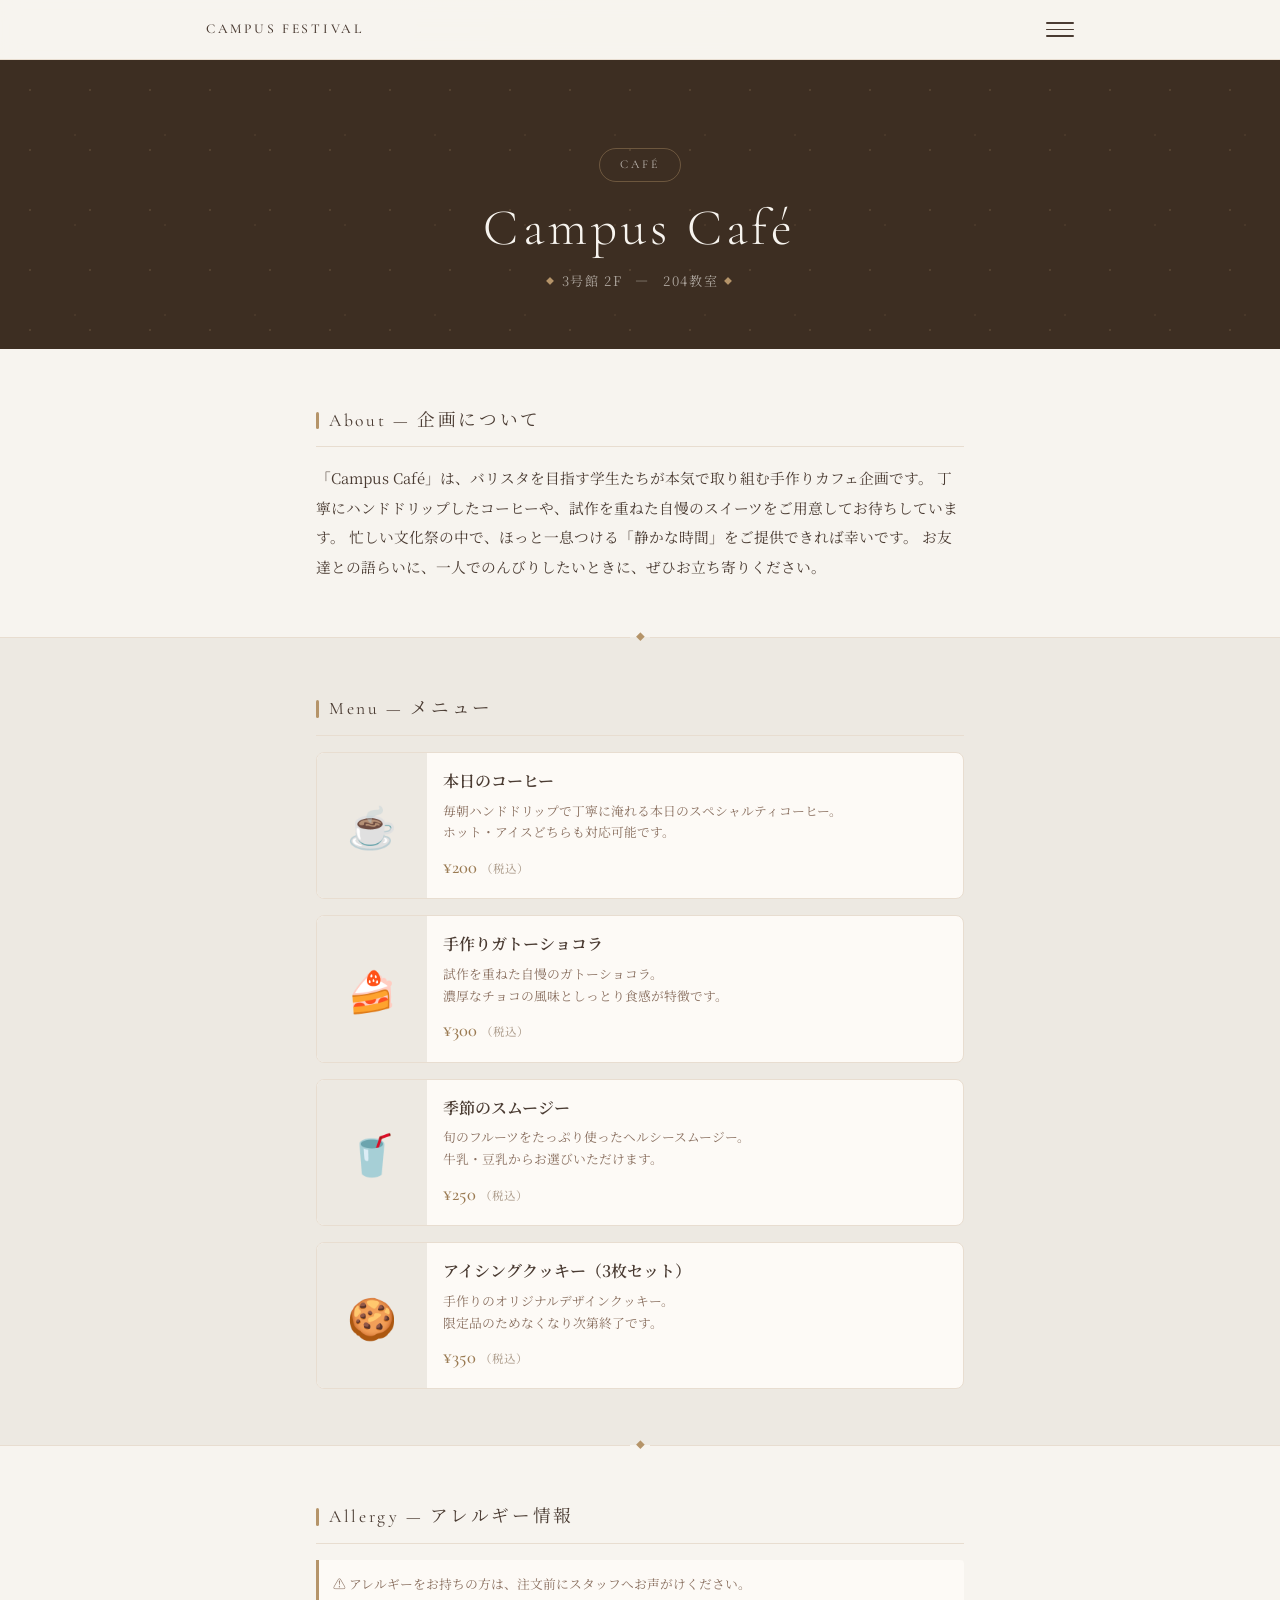
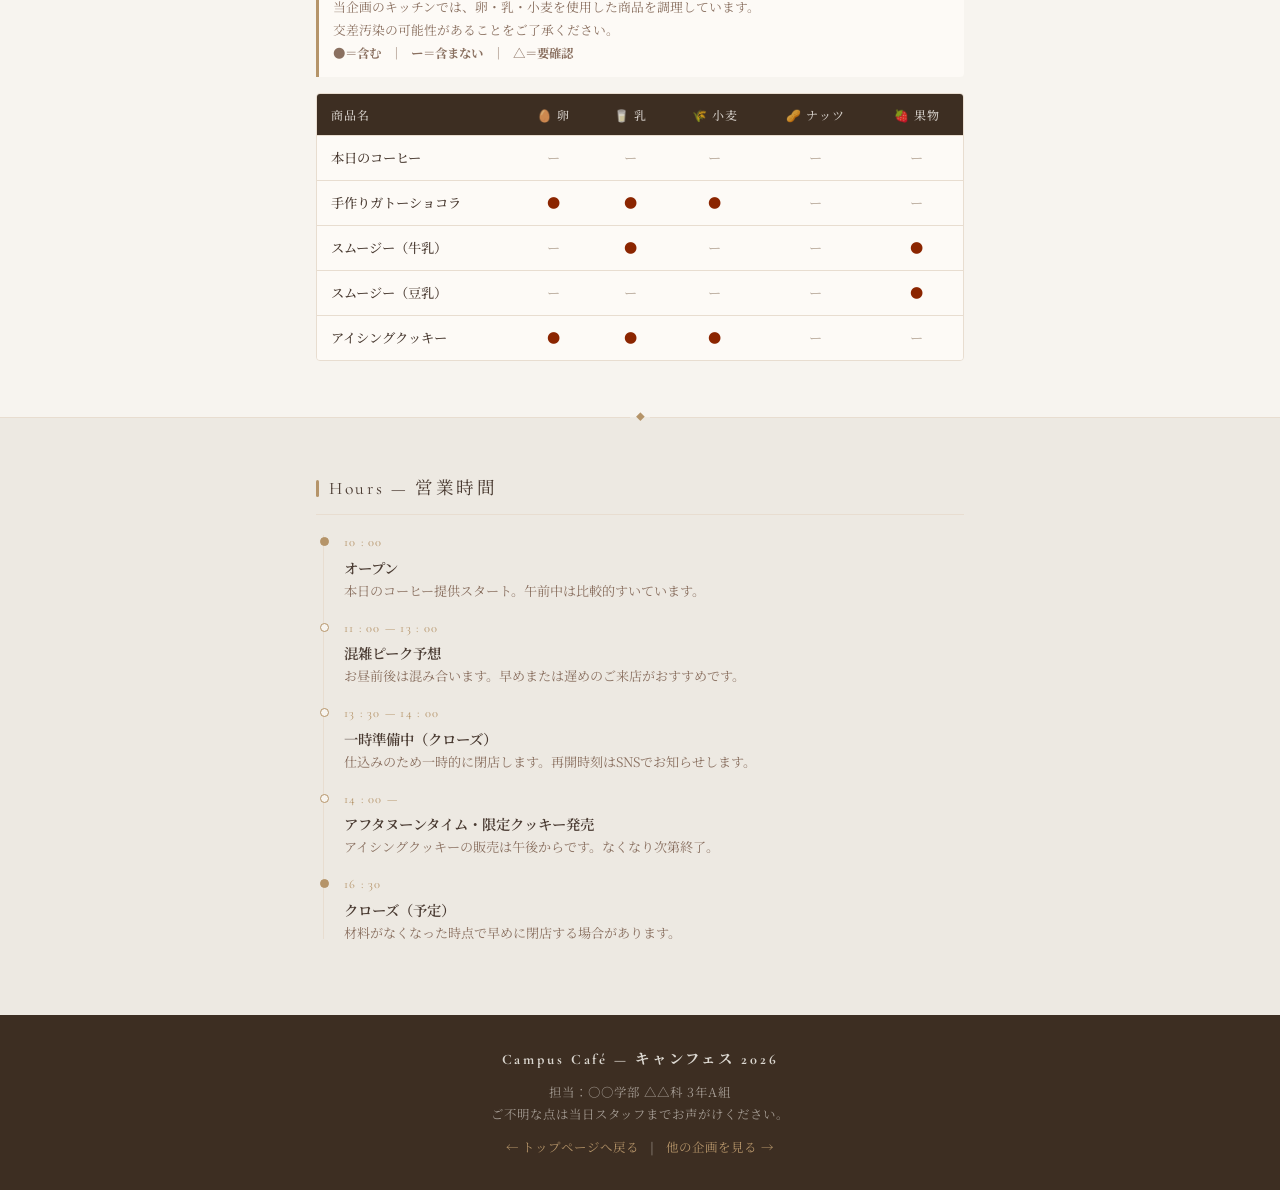
==== commit ef92c8ee: "さいしょ" ====
--- a/pages/art-exhibit/index.html
+++ b/pages/art-exhibit/index.html
@@ -31,42 +31,79 @@
 <body>
 
   <!-- ========================================================
-       ナビゲーションバー（サイト共通）
+       ナビゲーションバー（ハンバーガーメニュー付き）
        ========================================================
-  ✏️ 【編集ガイド】
-     .site-nav__logo のリンク先とテキストは変えないでください。
-     メインページへの戻りリンクとして機能しています。
+  ✅ 【編集ガイド】
+     .site-nav__logo のテキストをサイト名に変えてください。
+     ハンバーガーアイコンの構造は変えないでください。
   ======================================================== -->
+
+  <!-- ファイルの先頭には必ずこの非表示チェックボックスを配置してください（メニュー開閉の制御用） -->
+  <input type="checkbox" id="nav-toggle" class="nav-toggle" aria-hidden="true">
+
   <nav class="site-nav" aria-label="サイトナビゲーション">
     <div class="site-nav__inner">
-      <!-- サイト名（クリックでトップへ戻る） -->
+      <!-- サイト名（クリックでトップページへ戻る） -->
+      <!-- ✅ ここのテキストを文化祭名に変えてください -->
       <div class="site-nav__logo">
         <a href="../../index.html">Campus Festival</a>
       </div>
-      <!-- ハンバーガーアイコン（装飾のみ） -->
-      <div class="site-nav__hamburger" aria-hidden="true">
+      <!-- ハンバーガーアイコン（<label> で checkbox と連動） -->
+      <label for="nav-toggle" class="site-nav__hamburger" aria-label="メニューを開く">
         <span></span>
         <span></span>
         <span></span>
-      </div>
+      </label>
     </div>
   </nav>
 
-  <!-- ========================================================
-       メインページへ戻るリンク（ナビバー直下）
-       ========================================================
-  ✏️ 【編集ガイド】
-     href の「../../index.html」はメインページへのリンクです。
-     このファイルが pages/フォルダ名/index.html にある限り変更不要。
-  ======================================================== -->
-  <div class="back-nav">
-    <div class="container">
-      <a href="../../index.html" class="back-nav__link">
-        <span class="back-nav__arrow">←</span>
-        <span>キャンフェス トップページへ</span>
-      </a>
-    </div>
+  <!-- メニューパネル（右側からスライドイン） -->
+  <div class="nav-menu" role="dialog" aria-modal="true" aria-label="サイトメニュー">
+    <!-- ✕ 閉じるボタン -->
+    <label for="nav-toggle" class="nav-menu__close" aria-label="メニューを閉じる">×</label>
+    <!-- メニュー内のサイト名 -->
+    <p class="nav-menu__logo">Campus Festival</p>
+    <nav aria-label="バーガーメニュー">
+      <ul class="nav-menu__list">
+        <!-- ✅ メニュー項目・リンク先は以下を変更してください。
+             href はメインページの各セクションへのリンクです。 -->
+        <li>
+          <a href="../../index.html#top" class="nav-menu__link">
+            About
+            <span>概要</span>
+          </a>
+        </li>
+        <li>
+          <a href="../../index.html#projects" class="nav-menu__link">
+            Chambers
+            <span>企画一覧</span>
+          </a>
+        </li>
+        <li>
+          <a href="../../index.html#schedule" class="nav-menu__link">
+            Schedule
+            <span>タイムスケジュール</span>
+          </a>
+        </li>
+        <li>
+          <a href="../../index.html#map" class="nav-menu__link">
+            Map
+            <span>キャンパスマップ</span>
+          </a>
+        </li>
+        <li>
+          <a href="../../index.html#caution" class="nav-menu__link">
+            Mystery Quest
+            <span>注意事項・その他</span>
+          </a>
+        </li>
+      </ul>
+    </nav>
   </div>
+  <!-- /nav-menu -->
+
+  <!-- 背景暗転（クリックでメニューを閉じる） -->
+  <label for="nav-toggle" class="nav-menu__backdrop" aria-hidden="true"></label>
 
   <!-- ========================================================
        企画ヒーローヘッダー
@@ -421,5 +458,13 @@
 
   </footer>
 
+  <!--
+  メニュー自動クローズ JS の読み込み
+  ✅ 【編集ガイド】
+     このファイルは触らないでください。
+     メニュー内のリンクをタップしたときにメニューを自動で閉じます。
+  -->
+  <script src="../../js/menu.js"></script>
+
 </body>
 </html>
--- a/css/common.css
+++ b/css/common.css
@@ -29,28 +29,38 @@
      羊皮紙のような落ち着いたベージュです。
      より白くしたい場合は #FAF8F4 など。
   ─────────────────────────────────────────── */
-  --color-bg:         #F7F4EF;
-  --color-bg-card:    #FDFAF6;   /* カード・パネルの背景（少し明るめ） */
-  --color-bg-dark:    #EDE9E2;   /* セクション区切りなどに使う少し暗いベージュ */
+  --color-bg: #F7F4EF;
+  --color-bg-card: #FDFAF6;
+  /* カード・パネルの背景（少し明るめ） */
+  --color-bg-dark: #EDE9E2;
+  /* セクション区切りなどに使う少し暗いベージュ */
 
   /* ─── テキスト色 ─────────────────────────────
      深いチョコレートブラウン系です。
   ─────────────────────────────────────────── */
-  --color-text:       #4A3B32;   /* メインテキスト（一番よく使う色） */
-  --color-text-sub:   #8A7060;   /* 補足テキスト・キャプション用 */
-  --color-text-muted: #B0A090;   /* さらに薄い補足テキスト */
+  --color-text: #4A3B32;
+  /* メインテキスト（一番よく使う色） */
+  --color-text-sub: #8A7060;
+  /* 補足テキスト・キャプション用 */
+  --color-text-muted: #B0A090;
+  /* さらに薄い補足テキスト */
 
   /* ─── アクセントカラー ───────────────────────
      上品なブロンズ〜ゴールドです。
      ボタンや罫線などに使います。
   ─────────────────────────────────────────── */
-  --color-accent:     #B59469;   /* メインアクセント（ブロンズゴールド） */
-  --color-accent-dark:#9A7A52;   /* ボタンホバー時など、少し暗いアクセント */
-  --color-accent-pale:#E8DDD0;   /* 罫線・薄いボーダー用 */
+  --color-accent: #B59469;
+  /* メインアクセント（ブロンズゴールド） */
+  --color-accent-dark: #9A7A52;
+  /* ボタンホバー時など、少し暗いアクセント */
+  --color-accent-pale: #E8DDD0;
+  /* 罫線・薄いボーダー用 */
 
   /* ─── フォント ─────────────────────────────── */
-  --font-display: 'Cormorant Garamond', 'Noto Serif JP', serif;  /* 大見出し用 */
-  --font-body:    'Noto Serif JP', 'Yu Mincho', '游明朝', Georgia, serif; /* 本文用 */
+  --font-display: 'Cormorant Garamond', 'Noto Serif JP', serif;
+  /* 大見出し用 */
+  --font-body: 'Noto Serif JP', 'Yu Mincho', '游明朝', Georgia, serif;
+  /* 本文用 */
 
   /* ─── ナビゲーションバーの高さ ─────────────── */
   --nav-height: 60px;
@@ -58,21 +68,21 @@
   /* ─── 角丸の大きさ ──────────────────────────
      0px にすると四角、大きくすると丸くなります。
   ─────────────────────────────────────────── */
-  --radius-sm:  4px;
-  --radius-md:  8px;
-  --radius-lg:  16px;
+  --radius-sm: 4px;
+  --radius-md: 8px;
+  --radius-lg: 16px;
 
   /* ─── 影 ────────────────────────────────────── */
-  --shadow-sm: 0 1px 4px rgba(74,59,50,0.08);
-  --shadow-md: 0 4px 16px rgba(74,59,50,0.10);
-  --shadow-lg: 0 8px 32px rgba(74,59,50,0.14);
+  --shadow-sm: 0 1px 4px rgba(74, 59, 50, 0.08);
+  --shadow-md: 0 4px 16px rgba(74, 59, 50, 0.10);
+  --shadow-lg: 0 8px 32px rgba(74, 59, 50, 0.14);
 
   /* ─── 余白（スペーシング）───────────────────── */
-  --space-xs:  8px;
-  --space-sm:  16px;
-  --space-md:  32px;
-  --space-lg:  56px;
-  --space-xl:  88px;
+  --space-xs: 8px;
+  --space-sm: 16px;
+  --space-md: 32px;
+  --space-lg: 56px;
+  --space-xl: 88px;
 }
 
 /* ============================================================
@@ -92,7 +102,8 @@
 html {
   font-size: 16px;
   scroll-behavior: smooth;
-  -webkit-text-size-adjust: 100%; /* iOSでフォントサイズが変わるのを防ぐ */
+  -webkit-text-size-adjust: 100%;
+  /* iOSでフォントサイズが変わるのを防ぐ */
 }
 
 body {
@@ -103,9 +114,9 @@
      強さを変えたい場合は rgba(181,148,105, XX) の XX（0〜1）を調整。
   ───────────────────────────────────────────────────────── */
   background-image:
-    radial-gradient(ellipse at 15% 40%, rgba(181,148,105,0.05) 0%, transparent 55%),
-    radial-gradient(ellipse at 85% 15%, rgba(181,148,105,0.04) 0%, transparent 50%),
-    radial-gradient(ellipse at 55% 85%, rgba(181,148,105,0.05) 0%, transparent 55%);
+    radial-gradient(ellipse at 15% 40%, rgba(181, 148, 105, 0.05) 0%, transparent 55%),
+    radial-gradient(ellipse at 85% 15%, rgba(181, 148, 105, 0.04) 0%, transparent 50%),
+    radial-gradient(ellipse at 55% 85%, rgba(181, 148, 105, 0.05) 0%, transparent 55%);
   color: var(--color-text);
   line-height: 1.8;
   /* ナビバーの高さ分だけ上に余白を作る（コンテンツがナビに隠れないため） */
@@ -125,11 +136,13 @@
   text-decoration: none;
   transition: opacity 0.2s ease;
 }
+
 a:hover {
   opacity: 0.75;
 }
 
-ul, ol {
+ul,
+ol {
   list-style: none;
 }
 
@@ -175,6 +188,7 @@
   text-transform: uppercase;
   color: var(--color-text);
 }
+
 .site-nav__logo a {
   color: inherit;
 }
@@ -193,6 +207,7 @@
   z-index: 1001;
   position: relative;
 }
+
 .site-nav__hamburger span {
   display: block;
   height: 1.5px;
@@ -222,12 +237,17 @@
 .section {
   padding-top: var(--space-lg);
   padding-bottom: var(--space-lg);
+  /* 固定ナビバーの高さ分だけスクロール位置をオフセット
+     → メニューからジャンプしたときにナビバーに隠れるのを防ぐ。
+     --nav-height 変数を流用するため、ナビの高さ変更時に自動追従します。 */
+  scroll-margin-top: var(--nav-height);
 }
 
 /* セクションを交互に色が変わるようにする（偶数番目） */
 .section--alt {
   background-color: var(--color-bg-dark);
 }
+
 
 /* ============================================================
    6. セクション見出し（共通）
@@ -298,6 +318,7 @@
   color: #fff;
   border: 1px solid var(--color-accent);
 }
+
 .btn--solid:hover {
   background-color: var(--color-accent-dark);
   border-color: var(--color-accent-dark);
@@ -310,8 +331,9 @@
   color: var(--color-text);
   border: 1px solid var(--color-text);
 }
+
 .btn--outline:hover {
-  background-color: rgba(74,59,50,0.06);
+  background-color: rgba(74, 59, 50, 0.06);
   opacity: 1;
 }
 
@@ -400,6 +422,7 @@
   overflow: hidden;
   transition: box-shadow 0.25s ease, transform 0.25s ease;
 }
+
 .card:hover {
   box-shadow: var(--shadow-md);
   transform: translateY(-2px);
@@ -410,21 +433,24 @@
    ============================================================ */
 .site-footer {
   background-color: var(--color-text);
-  color: rgba(253,250,246,0.6);
+  color: rgba(253, 250, 246, 0.6);
   text-align: center;
   padding: var(--space-md) var(--space-sm);
   font-size: 0.78rem;
   letter-spacing: 0.08em;
 }
+
 .site-footer strong {
-  color: rgba(253,250,246,0.9);
+  color: rgba(253, 250, 246, 0.9);
   font-family: var(--font-display);
   font-size: 0.9rem;
   letter-spacing: 0.2em;
 }
+
 .site-footer a {
   color: var(--color-accent);
 }
+
 .site-footer__inner {
   display: flex;
   flex-direction: column;
@@ -473,35 +499,62 @@
 /* ============================================================
    13. セクション境界の飾り線
    ============================================================
-   セクションとセクションの間に、細いゴールドの罫線と
-   中央にダイヤモンド型の装飾（◆）を配置します。
-   ============================================================ */
-
-/* セクション間の区切り線 */
-.section + .section {
+   セクション間の境界を表現するため、
+   左右分割のゴールド線（::after）と中央のダイヤ（::before）を組み合わせます。
+   背景テクスチャと馨ませるよう、ダイヤは背景透明のまま配置。
+   ============================================================ */
+
+/* セクション間の共通設定（border-top は使わない） */
+.section+.section {
   position: relative;
-  border-top: 1px solid var(--color-accent-pale);
-}
-
-/* 中央のダイヤモンド飾り */
-.section + .section::before {
+}
+
+/* ダイヤ本体（::before）—— 背景なし・透明のまま中央に重ねる */
+.section+.section::before {
   content: '◆';
   position: absolute;
-  top: -0.65em;
+  top: 0;
   left: 50%;
-  transform: translateX(-50%);
+  transform: translate(-50%, -50%);
   font-size: 0.55rem;
   color: var(--color-accent);
-  background-color: inherit;  /* 親セクションの背景色を引き継ぐ */
-  padding: 0 10px;
+  z-index: 1;
   line-height: 1;
-}
-
-/* 各セクションに背景色を明示（::before の background-color 継承のため） */
-.schedule-section   { background-color: var(--color-bg-dark); }
-.projects-section   { background-color: var(--color-bg); }
-.map-section        { background-color: var(--color-bg-dark); }
-.caution-section    { background-color: var(--color-bg); }
+  /* background は一切設定しない → 背景テクスチャが透ける */
+}
+
+/* 左右に分割した細い罫線（::after）—— 中央のダイヤの直前まで線を伸ばす */
+.section+.section::after {
+  content: '';
+  position: absolute;
+  top: 0;
+  left: 0;
+  right: 0;
+  height: 1px;
+  background: linear-gradient(to right,
+      var(--color-accent-pale) calc(50% - 0.65em),
+      transparent calc(50% - 0.65em),
+      transparent calc(50% + 0.65em),
+      var(--color-accent-pale) calc(50% + 0.65em));
+}
+
+/* 各セクションの背景色明示—— inherit 方式を廃止したため不要になりました
+   （削除してもかまいません。テーマ変更時に必要なら再追加してください） */
+.schedule-section {
+  background-color: var(--color-bg-dark);
+}
+
+.projects-section {
+  background-color: var(--color-bg);
+}
+
+.map-section {
+  background-color: var(--color-bg-dark);
+}
+
+.caution-section {
+  background-color: var(--color-bg);
+}
 
 /* ============================================================
    14. CSS-only ハンバーガーメニュー
@@ -534,7 +587,7 @@
   background-color: var(--color-bg);
   /* 羊皮紙テクスチャを継承 */
   background-image:
-    radial-gradient(ellipse at 80% 20%, rgba(181,148,105,0.05) 0%, transparent 60%);
+    radial-gradient(ellipse at 80% 20%, rgba(181, 148, 105, 0.05) 0%, transparent 60%);
   border-left: 1px solid var(--color-accent-pale);
   z-index: 2000;
   transform: translateX(100%);
@@ -547,29 +600,33 @@
 }
 
 /* チェック時：メニューをスライドイン */
-.nav-toggle:checked ~ .nav-menu {
+.nav-toggle:checked~.nav-menu {
   transform: translateX(0);
 }
 
-/* ✕ 閉じるボタン */
+/* ✕ 閉じるボタン
+   タップしやすさ向上のため 44×44px のタッチターゲットを確保 */
 .nav-menu__close {
   position: absolute;
-  top: 20px;
-  right: 20px;
-  width: 28px;
-  height: 28px;
+  top: 16px;
+  right: 16px;
+  width: 44px;
+  height: 44px;
   display: flex;
   align-items: center;
   justify-content: center;
   cursor: pointer;
   font-family: var(--font-display);
-  font-size: 1.2rem;
+  font-size: 2.2rem;
   font-weight: 300;
   color: var(--color-text-sub);
-  transition: color 0.2s;
+  border-radius: 50%;
+  transition: background-color 0.2s ease, color 0.2s ease;
   line-height: 1;
 }
+
 .nav-menu__close:hover {
+  background-color: rgba(181, 148, 105, 0.12);
   color: var(--color-text);
 }
 
@@ -605,6 +662,7 @@
   transition: color 0.2s ease, padding-left 0.2s ease;
   position: relative;
 }
+
 .nav-menu__link:hover {
   color: var(--color-accent);
   padding-left: 8px;
@@ -624,6 +682,7 @@
   border-radius: 2px;
   transition: transform 0.2s ease;
 }
+
 .nav-menu__link:hover::before {
   transform: translateY(-50%) scaleY(1);
 }
@@ -653,26 +712,33 @@
   cursor: pointer;
 }
 
-.nav-toggle:checked ~ .nav-menu__backdrop {
+.nav-toggle:checked~.nav-menu__backdrop {
   display: block;
   animation: fade-in 0.3s ease forwards;
 }
 
 @keyframes fade-in {
-  from { opacity: 0; }
-  to   { opacity: 1; }
+  from {
+    opacity: 0;
+  }
+
+  to {
+    opacity: 1;
+  }
 }
 
 /* ─── ハンバーガー → ✕ へのアニメーション ───────────────────
    チェック時に3本線が X 形に変形します。
 ──────────────────────────────────────────────────────────── */
-.nav-toggle:checked ~ .site-nav .site-nav__hamburger span:nth-child(1) {
+.nav-toggle:checked~.site-nav .site-nav__hamburger span:nth-child(1) {
   transform: translateY(6.5px) rotate(45deg);
 }
-.nav-toggle:checked ~ .site-nav .site-nav__hamburger span:nth-child(2) {
+
+.nav-toggle:checked~.site-nav .site-nav__hamburger span:nth-child(2) {
   opacity: 0;
   transform: scaleX(0);
 }
-.nav-toggle:checked ~ .site-nav .site-nav__hamburger span:nth-child(3) {
+
+.nav-toggle:checked~.site-nav .site-nav__hamburger span:nth-child(3) {
   transform: translateY(-6.5px) rotate(-45deg);
-}
+}
